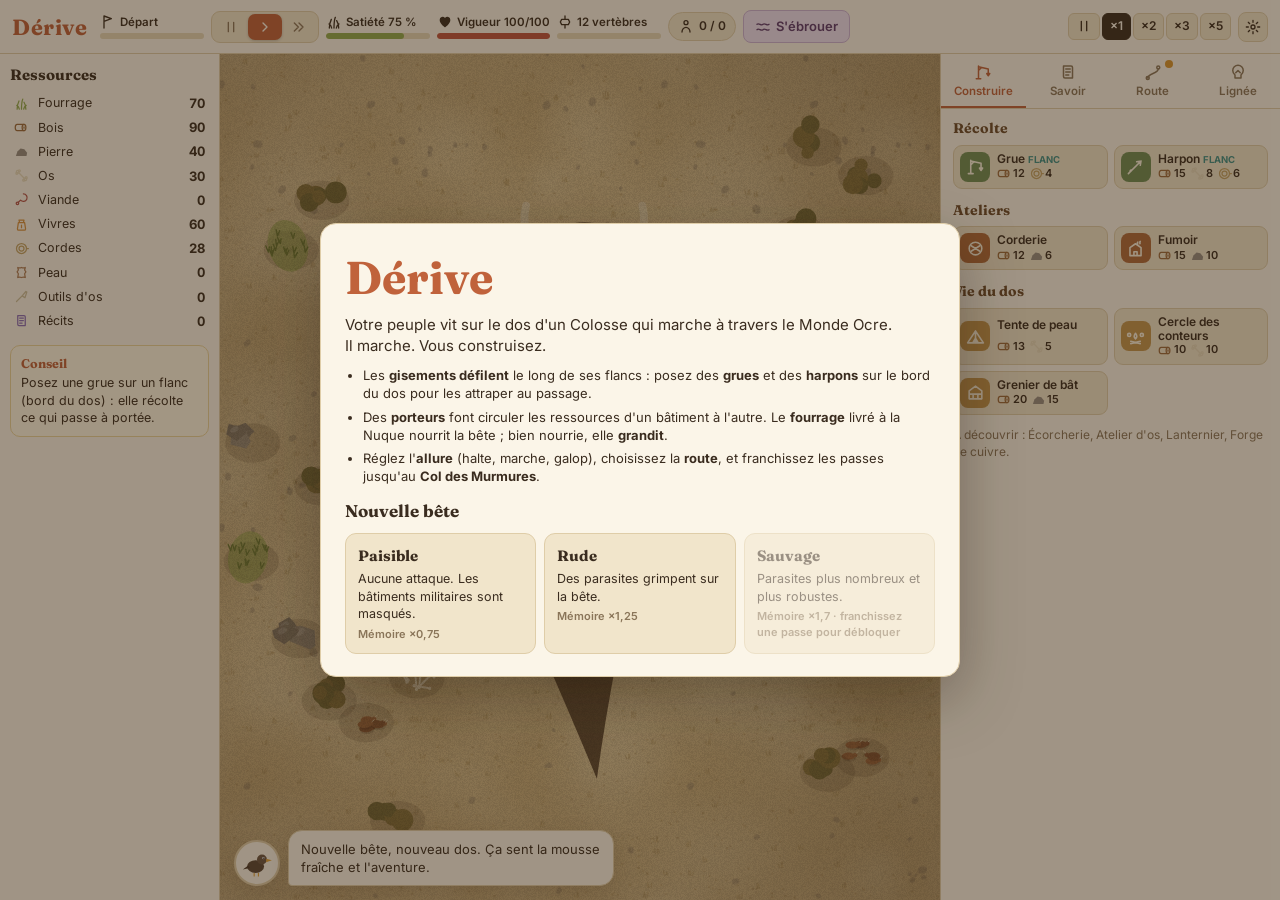
==== index.html @ 0a62b07e "Dérive V0 : jeu idle/roguelite sur le dos d'un Colosse Premier prototype jouable, dérivé des mécaniq" ====
<!doctype html>
<html lang="fr">
<head>
  <meta charset="utf-8">
  <meta name="viewport" content="width=device-width, initial-scale=1">
  <title>Dérive</title>
  <link rel="preconnect" href="https://fonts.googleapis.com">
  <link href="https://fonts.googleapis.com/css2?family=Fraunces:opsz,wght@9..144,500;9..144,700&family=Inter:wght@400;500;600;700&display=swap" rel="stylesheet">
  <link rel="stylesheet" href="css/style.css">
</head>
<body>
  <div id="app">
    <header id="topbar"></header>
    <aside id="left">
      <div id="resources"></div>
      <div id="hint"></div>
    </aside>
    <main id="center">
      <canvas id="map"></canvas>
      <div id="toasts"></div>
      <div id="tic"><div class="tic-bird" aria-hidden="true"></div><div class="tic-text"></div></div>
      <div id="botbar" class="hidden">Mode Bot actif <button class="btn sm" data-action="bot">Reprendre la main</button></div>
      <div id="cine"></div>
    </main>
    <aside id="right">
      <nav id="tabs"></nav>
      <div id="panel"></div>
      <div id="selection" class="hidden"></div>
    </aside>
  </div>
  <div id="modal-root"></div>
  <div id="tooltip"></div>

  <!-- Scripts classiques (sans module) : le jeu fonctionne aussi en ouvrant index.html directement. -->
  <script src="js/core/util.js"></script>
  <script src="js/data/resources.js"></script>
  <script src="js/data/buildings.js"></script>
  <script src="js/data/progression.js"></script>
  <script src="js/data/lore.js"></script>
  <script src="js/ui/icons.js"></script>
  <script src="js/core/mods.js"></script>
  <script src="js/core/state.js"></script>
  <script src="js/core/beast.js"></script>
  <script src="js/core/route.js"></script>
  <script src="js/core/world.js"></script>
  <script src="js/core/economy.js"></script>
  <script src="js/core/logistics.js"></script>
  <script src="js/core/defense.js"></script>
  <script src="js/core/logic.js"></script>
  <script src="js/core/bot.js"></script>
  <script src="js/ui/lore.js"></script>
  <script src="js/ui/render.js"></script>
  <script src="js/ui/ui.js"></script>
  <script src="js/main.js"></script>
</body>
</html>
---- css/style.css ----
/* Dérive : papier, sable, ocre et encre brune. */
:root {
  --paper: #f3e9d4;
  --panel: #fbf5e8;
  --panel2: #f1e5cb;
  --line: #dfcda8;
  --ink: #3a2c1f;
  --muted: #8a7559;
  --accent: #c0623b;
  --accent2: #3f8f86;
  --good: #5f8f45;
  --bad: #c0443a;
  --warn: #d9952f;
  --gold: #e3b14a;
  --shadow: 0 6px 20px rgba(70, 45, 20, 0.16);
  --r: 10px;
}
* { box-sizing: border-box; }
html, body { margin: 0; height: 100%; overflow: hidden; background: var(--paper); color: var(--ink); font: 13px/1.4 Inter, system-ui, sans-serif; }
button { font: inherit; color: inherit; cursor: pointer; }
h1, h2, h3, h4 { font-family: Fraunces, Georgia, serif; font-weight: 700; margin: 0; }
.hidden { display: none !important; }
.muted { color: var(--muted); }
.small { font-size: 12px; }
.ic { width: 16px; height: 16px; vertical-align: -3px; flex: none; }
.ri { display: inline-flex; }
.ri .ic { width: 15px; height: 15px; }

#app { display: grid; grid-template-columns: 220px 1fr 340px; grid-template-rows: auto 1fr; height: 100vh; }
#topbar { grid-column: 1 / 4; display: flex; align-items: center; gap: 10px; padding: 7px 12px; background: var(--panel); border-bottom: 1px solid var(--line); flex-wrap: wrap; min-height: 54px; }
#left { background: var(--panel); border-right: 1px solid var(--line); overflow-y: auto; padding: 10px; }
#center { position: relative; overflow: hidden; background: #d8c497; }
#right { background: var(--panel); border-left: 1px solid var(--line); display: flex; flex-direction: column; min-height: 0; }
#map { display: block; width: 100%; height: 100%; cursor: crosshair; }

/* Barre du haut */
.brand { display: flex; flex-direction: column; margin-right: 6px; }
.brand b { font-family: Fraunces, serif; font-size: 22px; line-height: 1; color: var(--accent); letter-spacing: 0.5px; }
.brand small { color: var(--muted); font-size: 11px; }
.tb-block { min-width: 104px; }
@media (max-width: 1500px) { .pace span { display: none; } #topbar { gap: 7px; } .brand small { display: none; } }
.tb-block .lbl { font-size: 11.5px; font-weight: 600; white-space: nowrap; display: flex; align-items: center; gap: 4px; }
.bar { height: 6px; background: #e6d7b6; border-radius: 4px; overflow: hidden; margin-top: 3px; }
.bar i { display: block; height: 100%; background: var(--accent2); border-radius: 4px; transition: width .3s; }
.bar.food i { background: #93ab4f; } .bar.vig i { background: #c0533f; } .bar.grow i { background: #c9a35a; }
.bar.step i { background: #8b6db5; } .bar.bad i { background: var(--bad); }
.paces { display: flex; background: var(--panel2); border-radius: 9px; padding: 2px; border: 1px solid var(--line); }
.pace { display: flex; align-items: center; gap: 4px; padding: 5px 9px; border: 0; background: none; border-radius: 7px; font-weight: 600; font-size: 12px; color: var(--muted); }
.pace.on { background: var(--accent); color: #fff8ec; box-shadow: 0 1px 3px rgba(0,0,0,.2); }
.chip { display: inline-flex; align-items: center; gap: 5px; padding: 5px 9px; border-radius: 20px; background: var(--panel2); border: 1px solid var(--line); font-weight: 600; font-size: 12px; white-space: nowrap; }
.chip.bad { background: #f6d9cf; border-color: #e3a291; color: #8e2e22; }
.chip.warn { background: #fbe8c4; border-color: #e5bf72; color: #7a5212; animation: pulse 1s infinite alternate; }
@keyframes pulse { to { box-shadow: 0 0 0 3px rgba(217,149,47,.25); } }
.speeds { display: flex; gap: 2px; margin-left: auto; }
.spd { border: 1px solid var(--line); background: var(--panel2); border-radius: 6px; padding: 4px 7px; font-weight: 600; font-size: 12px; }
.spd.on { background: var(--ink); color: var(--panel); border-color: var(--ink); }

/* Boutons */
.btn { display: inline-flex; align-items: center; justify-content: center; gap: 5px; border: 1px solid var(--line); background: var(--panel2); border-radius: 8px; padding: 6px 11px; font-weight: 600; }
.btn:hover:not(:disabled) { border-color: var(--accent); }
.btn:disabled { opacity: .45; cursor: default; }
.btn.primary { background: var(--accent); color: #fff8ec; border-color: #a5522f; }
.btn.danger { color: var(--bad); }
.btn.sm { padding: 3px 8px; font-size: 12px; }
.btn.wide { width: 100%; margin-top: 8px; }
.btn.icon { padding: 6px; }
.btn.shake { background: #efe0f2; border-color: #cdb2d6; color: #5d3a6c; }

/* Gauche */
#left h3 { font-size: 15px; margin-bottom: 6px; }
.res { display: grid; grid-template-columns: 18px 1fr auto; column-gap: 6px; align-items: center; padding: 3px 4px; border-radius: 6px; }
.res:hover { background: var(--panel2); }
.res .n { font-size: 12.5px; } .res b { font-variant-numeric: tabular-nums; }
.res small { grid-column: 2 / 4; text-align: right; font-size: 10.5px; color: var(--muted); margin-top: -3px; }
.res small.pos { color: var(--good); } .res small.neg { color: var(--bad); }
.advice { margin-top: 12px; padding: 9px 10px; background: #fff7e3; border: 1px solid #ecd59c; border-radius: var(--r); font-size: 12.5px; }
.advice b { display: block; font-family: Fraunces, serif; color: var(--accent); margin-bottom: 2px; }

/* Droite */
#tabs { display: grid; grid-template-columns: repeat(4, 1fr); border-bottom: 1px solid var(--line); }
.tab { position: relative; border: 0; background: none; padding: 9px 2px 7px; display: flex; flex-direction: column; align-items: center; gap: 2px; font-size: 11.5px; font-weight: 600; color: var(--muted); border-bottom: 2px solid transparent; }
.tab.on { color: var(--accent); border-bottom-color: var(--accent); }
.tab .ic { width: 18px; height: 18px; }
.tab .dot { position: absolute; top: 6px; right: 22px; width: 8px; height: 8px; border-radius: 50%; background: var(--warn); }
#panel { flex: 1; overflow-y: auto; padding: 10px 12px; min-height: 0; }
#panel h4 { font-size: 14px; margin: 12px 0 6px; color: #6b4a2b; }
#panel h4:first-child { margin-top: 0; }
.cards { display: grid; grid-template-columns: 1fr 1fr; gap: 6px; }
.card { display: grid; grid-template-columns: 30px 1fr; grid-template-rows: auto auto; column-gap: 7px; align-items: center; text-align: left; padding: 6px; border: 1px solid var(--line); background: var(--panel2); border-radius: 9px; }
.card:hover { border-color: var(--accent); }
.card.on { border-color: var(--accent); box-shadow: 0 0 0 2px rgba(192,98,59,.25); background: #fff4e2; }
.card.poor { opacity: .6; }
.card .ci { grid-row: 1 / 3; }
.card .cn { font-weight: 600; font-size: 12px; line-height: 1.15; }
.card .cn em { font-style: normal; font-size: 9.5px; color: var(--accent2); font-weight: 700; text-transform: uppercase; }
.card .cc { display: flex; flex-wrap: wrap; gap: 4px; }
.ci { display: inline-flex; align-items: center; justify-content: center; width: 30px; height: 30px; border-radius: 8px; color: #fbf3e1; }
.ci .ic { width: 19px; height: 19px; }
.cat-recolte { background: #6f8d55; } .cat-atelier { background: #b06a3b; } .cat-vie { background: #c3954d; } .cat-defense { background: #874538; } .cat-base { background: #6a4f86; }
.cost { display: inline-flex; align-items: center; gap: 1px; font-size: 11px; font-weight: 600; }
.cost.miss { color: var(--bad); }
.placing { padding: 7px 9px; background: #eaf2dc; border: 1px solid #bcd39b; border-radius: 8px; margin-bottom: 8px; display: flex; justify-content: space-between; align-items: center; gap: 6px; }
.recits { display: flex; align-items: center; gap: 6px; font-size: 14px; padding: 6px 9px; background: var(--panel2); border-radius: 8px; margin-bottom: 6px; }
.tech { display: flex; justify-content: space-between; align-items: center; gap: 8px; padding: 7px 9px; border: 1px solid var(--line); border-radius: 9px; margin-bottom: 5px; background: var(--panel2); }
.tech p { margin: 2px 0 0; font-size: 11.5px; color: var(--muted); }
.tech.done { opacity: .6; } .tech.locked { opacity: .5; }
.tech.ready { border-color: #c9a35a; background: #fff6df; }
.tech.key { border-left: 3px solid var(--gold); }
.tech .ok { color: var(--good); font-weight: 700; }
.routemap { display: flex; align-items: center; gap: 3px; overflow-x: auto; padding: 6px 0 8px; }
.rl { display: flex; flex-direction: column; gap: 5px; }
.rarrow { color: var(--line); font-size: 18px; }
.rn { display: flex; flex-direction: column; align-items: center; width: 52px; padding: 5px 2px; border: 1px solid var(--line); border-radius: 9px; background: var(--panel2); font-size: 9.5px; font-weight: 600; color: var(--muted); }
.rn .ic { width: 18px; height: 18px; }
.rn.past { opacity: .4; }
.rn.cur { background: var(--accent); color: #fff8ec; border-color: #a5522f; }
.rn.opt { border-color: var(--accent2); color: var(--ink); box-shadow: 0 0 0 2px rgba(63,143,134,.18); }
.rn.chosen { background: var(--accent2); color: #fff; }
.req { display: flex; flex-direction: column; gap: 4px; }
.rq { padding: 5px 8px; border-radius: 7px; background: var(--panel2); border: 1px solid var(--line); font-size: 12px; }
.rq.ok { border-color: #a9c88a; background: #eef5e2; }
.rq .bar { margin-top: 4px; }
.market { display: flex; flex-direction: column; gap: 4px; }
.offer { display: flex; align-items: center; gap: 4px; padding: 5px 8px; background: var(--panel2); border-radius: 7px; font-weight: 600; }
.offer .btn { margin-left: auto; } .offer.used { opacity: .5; }
.plist { margin: 4px 0; padding-left: 18px; font-size: 12px; }
.plist li { margin-bottom: 3px; }

#selection { border-top: 1px solid var(--line); padding: 10px 12px; background: #f7eedb; max-height: 46%; overflow-y: auto; }
.selh { display: flex; gap: 9px; align-items: flex-start; }
.selh > div { flex: 1; }
.selh .x { border: 0; background: none; font-size: 20px; line-height: 1; color: var(--muted); }
.tags { display: flex; flex-wrap: wrap; gap: 4px; margin: 6px 0; }
.tags span { font-size: 10.5px; padding: 2px 7px; border-radius: 10px; background: #f4dfc8; color: #7c4a26; font-weight: 600; }
.status { margin: 5px 0; font-size: 12px; font-weight: 600; padding: 4px 8px; border-radius: 6px; background: #fbe8c4; color: #7a5212; }
.status.st-faim, .status.st-munitions, .status.st-ruine { background: #f6d9cf; color: #8e2e22; }
.status.st-plein { background: #dce9f3; color: #2e5677; }
.stock { display: flex; flex-wrap: wrap; align-items: center; gap: 6px; margin: 4px 0; font-size: 12px; }
.stock small { color: var(--muted); width: 48px; }
.stock span { display: inline-flex; align-items: center; gap: 2px; font-weight: 600; }
.filter { display: flex; flex-wrap: wrap; align-items: center; gap: 3px; margin: 6px 0; }
.filter small { color: var(--muted); width: 48px; font-size: 12px; }
.filter .btn.on { background: var(--accent2); color: #fff; border-color: var(--accent2); }
.acts { display: flex; flex-wrap: wrap; gap: 6px; margin-top: 8px; }

/* Carte : superpositions */
#toasts { position: absolute; top: 10px; left: 50%; transform: translateX(-50%); display: flex; flex-direction: column; gap: 6px; align-items: center; pointer-events: none; z-index: 5; }
.toast { background: var(--panel); border: 1px solid var(--line); padding: 7px 13px; border-radius: 20px; box-shadow: var(--shadow); font-weight: 600; transition: opacity .5s, transform .5s; }
.toast.good { border-color: #a9c88a; } .toast.bad { border-color: #e3a291; color: #8e2e22; }
.toast.out { opacity: 0; transform: translateY(-8px); }
#tic { position: absolute; left: 14px; bottom: 14px; display: flex; align-items: flex-end; gap: 8px; max-width: 380px; opacity: 0; transform: translateY(10px); transition: opacity .4s, transform .4s; pointer-events: none; z-index: 4; }
#tic.show { opacity: 1; transform: none; }
.tic-bird { width: 46px; height: 46px; flex: none; border-radius: 50%; background: #fbf5e8 url("data:image/svg+xml,%3Csvg xmlns='http://www.w3.org/2000/svg' viewBox='0 0 48 48'%3E%3Cellipse cx='22' cy='29' rx='12' ry='9' fill='%235a4636'/%3E%3Ccircle cx='31' cy='19' r='7' fill='%236b5442'/%3E%3Cpath d='M37 18l8 2-8 3z' fill='%23e3a43a'/%3E%3Ccircle cx='33' cy='17' r='1.6' fill='%23fff'/%3E%3Ccircle cx='33.4' cy='17.2' r='.8' fill='%23111'/%3E%3Cpath d='M12 27l-8 6 10-2z' fill='%234a382a'/%3E%3Cpath d='M20 38v5M26 38v5' stroke='%23e3a43a' stroke-width='1.6'/%3E%3C/svg%3E") center/80% no-repeat; border: 2px solid var(--line); box-shadow: var(--shadow); }
.tic-text { background: var(--panel); border: 1px solid var(--line); border-radius: 14px 14px 14px 4px; padding: 9px 12px; box-shadow: var(--shadow); font-size: 13px; }
#botbar { position: absolute; top: 10px; right: 10px; background: #2f3a4a; color: #fff; padding: 6px 10px; border-radius: 8px; display: flex; gap: 8px; align-items: center; font-weight: 600; z-index: 5; }
#botbar .btn { color: var(--ink); }
#cine { position: absolute; inset: 0; display: flex; align-items: center; justify-content: center; pointer-events: none; opacity: 0; transition: opacity 1s; background: linear-gradient(transparent, rgba(40,25,10,.45), transparent); z-index: 6; }
#cine.show { opacity: 1; }
#cine div { text-align: center; color: #fff8ec; text-shadow: 0 2px 12px rgba(0,0,0,.5); }
#cine h1 { font-size: 54px; }
#cine small { text-transform: uppercase; letter-spacing: 3px; font-weight: 700; }
#cine p { font-size: 18px; margin: 4px 0 0; }

/* Fenêtres */
.modal-bg { position: fixed; inset: 0; background: rgba(50, 32, 15, .45); display: flex; align-items: center; justify-content: center; z-index: 20; padding: 16px; }
.modal { background: var(--panel); border-radius: 16px; padding: 22px 24px; width: 460px; max-width: 100%; max-height: 92vh; overflow-y: auto; box-shadow: 0 20px 60px rgba(40,25,10,.35); border: 1px solid var(--line); }
.modal.wide { width: 640px; }
.modal h1 { font-size: 46px; color: var(--accent); }
.modal h2 { font-size: 24px; margin-bottom: 6px; }
.modal h3 { font-size: 17px; margin: 14px 0 8px; }
.modal .lead { font-size: 15px; margin: 4px 0 10px; }
.modal .big { font-size: 20px; font-weight: 700; display: flex; align-items: center; gap: 6px; color: #6b4a2b; }
.modal .big .ic { width: 24px; height: 24px; }
.howto { padding-left: 18px; margin: 6px 0; } .howto li { margin-bottom: 5px; }
.choices { display: grid; grid-template-columns: repeat(auto-fit, minmax(170px, 1fr)); gap: 8px; margin-top: 10px; }
.choice { display: flex; flex-direction: column; gap: 4px; text-align: left; padding: 11px 12px; border: 1px solid var(--line); background: var(--panel2); border-radius: 11px; }
.choice:hover:not(:disabled) { border-color: var(--accent); background: #fff4e2; }
.choice b { font-family: Fraunces, serif; font-size: 15px; }
.choice span { font-size: 12.5px; }
.choice em { font-style: normal; font-size: 11px; color: var(--muted); font-weight: 600; }
.choice.risky { border-color: #e3a291; } .choice.risky em { color: var(--bad); }
.choice.locked { opacity: .5; cursor: default; }
.row { display: flex; gap: 8px; align-items: center; margin: 8px 0; }

#tooltip { position: fixed; z-index: 30; pointer-events: none; display: none; background: #3a2c1f; color: #f8eedb; padding: 6px 9px; border-radius: 7px; font-size: 12px; max-width: 280px; box-shadow: var(--shadow); }

@media (max-width: 1000px) {
  #app { grid-template-columns: 1fr; grid-template-rows: auto 45vh auto auto; height: auto; }
  html, body { overflow: auto; }
  #topbar { grid-column: 1; }
  #left { order: 3; border: 0; } #right { order: 4; border: 0; } #center { order: 2; }
}
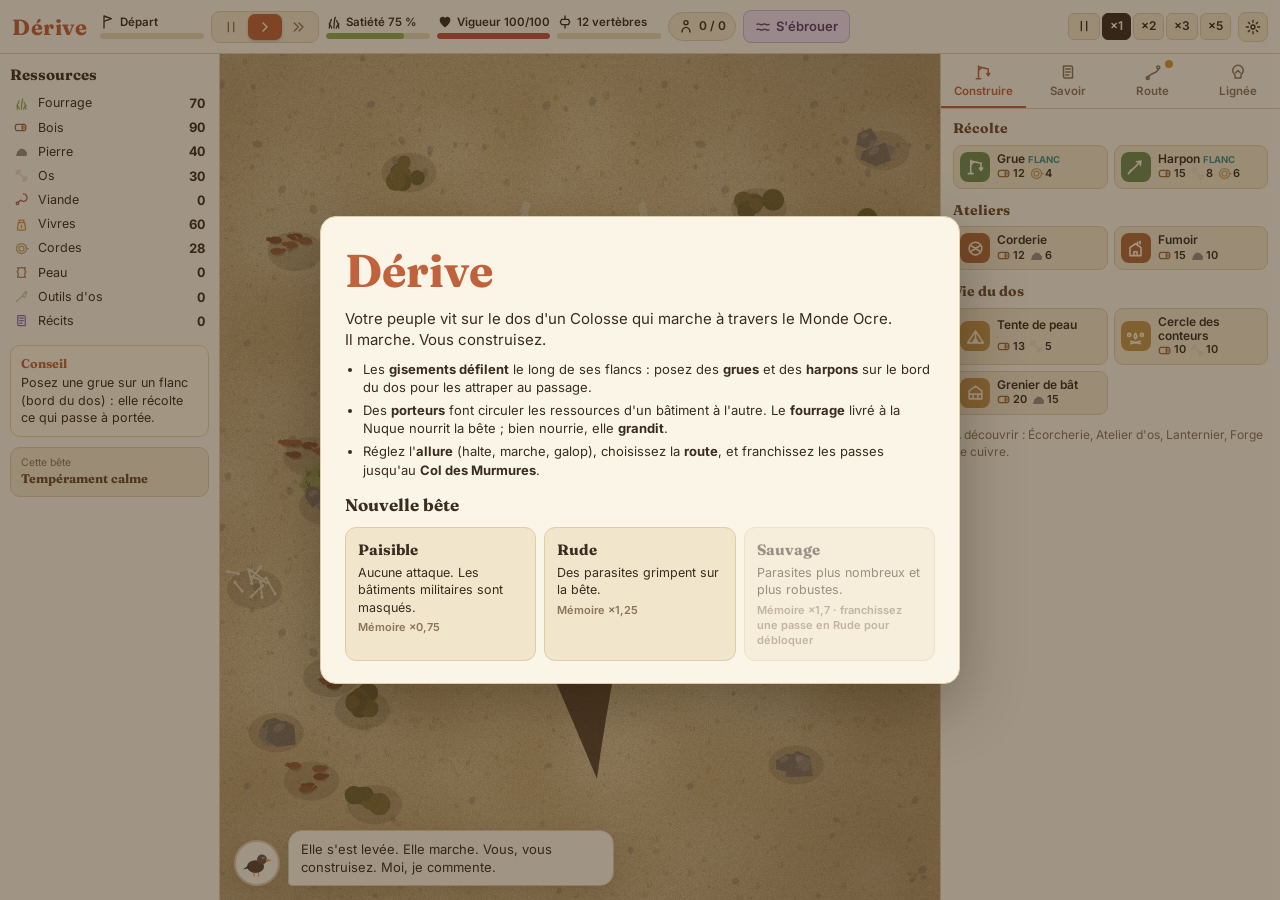
==== commit b6a84ccc: "Dérive V0.2 : améliorations et version 3D axonométrique low poly - Corrige les clics perdus, la sauv" ====
--- a/index.html
+++ b/index.html
@@ -37,6 +37,7 @@
   <script src="js/data/buildings.js"></script>
   <script src="js/data/progression.js"></script>
   <script src="js/data/lore.js"></script>
+  <script src="js/data/events.js"></script>
   <script src="js/ui/icons.js"></script>
   <script src="js/core/mods.js"></script>
   <script src="js/core/state.js"></script>
@@ -47,6 +48,7 @@
   <script src="js/core/logistics.js"></script>
   <script src="js/core/defense.js"></script>
   <script src="js/core/logic.js"></script>
+  <script src="js/core/chronicle.js"></script>
   <script src="js/core/bot.js"></script>
   <script src="js/ui/lore.js"></script>
   <script src="js/ui/render.js"></script>
--- a/css/style.css
+++ b/css/style.css
@@ -75,6 +75,14 @@
 .res small.pos { color: var(--good); } .res small.neg { color: var(--bad); }
 .advice { margin-top: 12px; padding: 9px 10px; background: #fff7e3; border: 1px solid #ecd59c; border-radius: var(--r); font-size: 12.5px; }
 .advice b { display: block; font-family: Fraunces, serif; color: var(--accent); margin-bottom: 2px; }
+
+.mutation, .timed { margin-top: 10px; padding: 8px 10px; border: 1px solid var(--line); border-radius: var(--r); background: var(--panel2); font-size: 12.5px; }
+.mutation small, .timed small { color: var(--muted); }
+.mutation small { display: block; }
+.mutation b { font-family: Fraunces, serif; color: #6b4a2b; }
+.timed ul { margin: 3px 0 0; padding: 0; list-style: none; }
+.timed li { display: flex; justify-content: space-between; gap: 6px; }
+.choice-cost { display: flex; gap: 5px; }
 
 /* Droite */
 #tabs { display: grid; grid-template-columns: repeat(4, 1fr); border-bottom: 1px solid var(--line); }
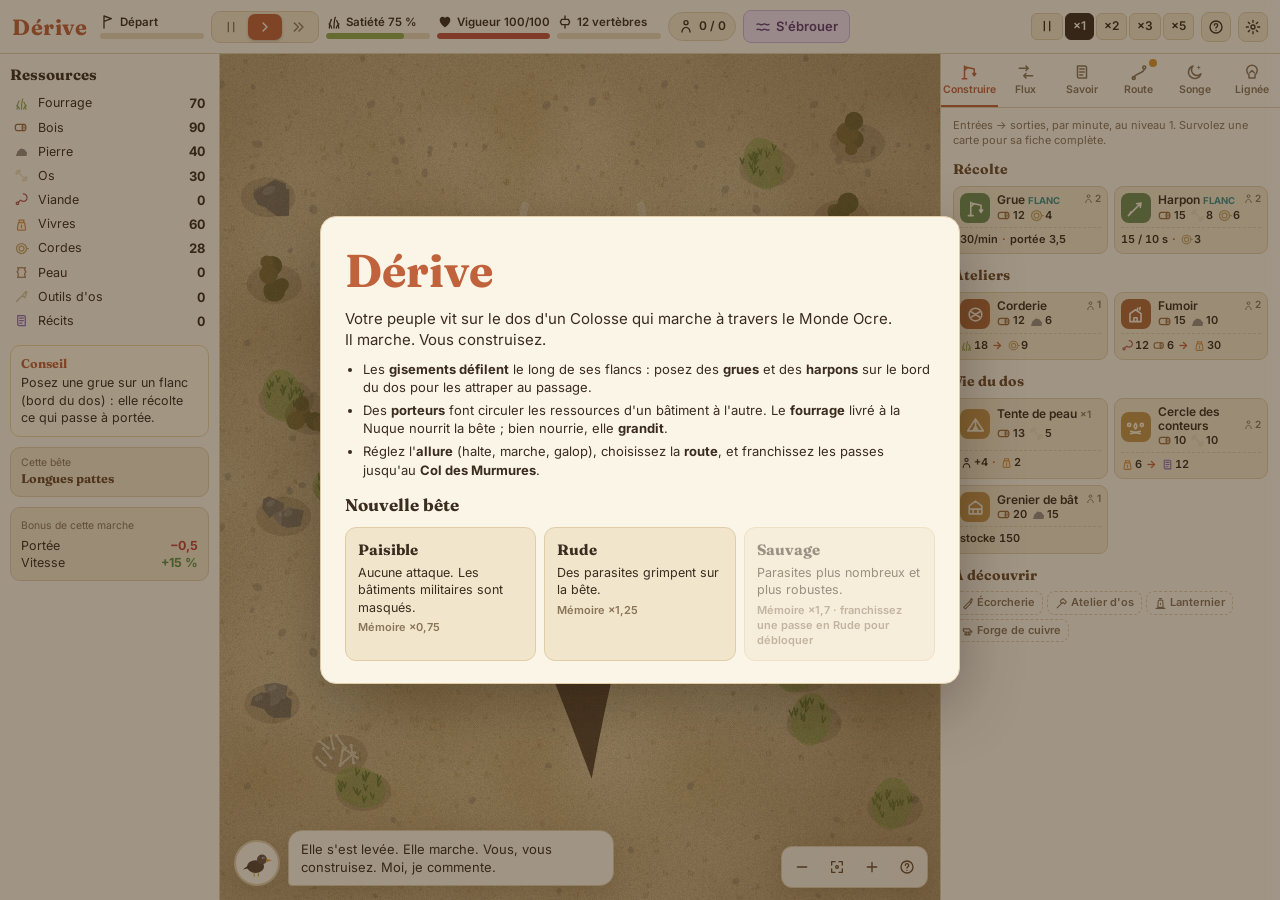
==== commit 5baaa471: "Dérive V0.3 : caméra libre, optimisation, fiches d'information et saga onirique - Ajoute la rotation" ====
--- a/index.html
+++ b/index.html
@@ -38,6 +38,7 @@
   <script src="js/data/progression.js"></script>
   <script src="js/data/lore.js"></script>
   <script src="js/data/events.js"></script>
+  <script src="js/data/saga.js"></script>
   <script src="js/ui/icons.js"></script>
   <script src="js/core/mods.js"></script>
   <script src="js/core/state.js"></script>
@@ -49,8 +50,10 @@
   <script src="js/core/defense.js"></script>
   <script src="js/core/logic.js"></script>
   <script src="js/core/chronicle.js"></script>
+  <script src="js/core/saga.js"></script>
   <script src="js/core/bot.js"></script>
   <script src="js/ui/lore.js"></script>
+  <script src="js/ui/info.js"></script>
   <script src="js/ui/render.js"></script>
   <script src="js/ui/ui.js"></script>
   <script src="js/main.js"></script>
--- a/css/style.css
+++ b/css/style.css
@@ -85,20 +85,24 @@
 .choice-cost { display: flex; gap: 5px; }
 
 /* Droite */
-#tabs { display: grid; grid-template-columns: repeat(4, 1fr); border-bottom: 1px solid var(--line); }
-.tab { position: relative; border: 0; background: none; padding: 9px 2px 7px; display: flex; flex-direction: column; align-items: center; gap: 2px; font-size: 11.5px; font-weight: 600; color: var(--muted); border-bottom: 2px solid transparent; }
+#tabs { display: grid; grid-template-columns: repeat(6, 1fr); border-bottom: 1px solid var(--line); }
+.tab { position: relative; border: 0; background: none; padding: 9px 1px 7px; display: flex; flex-direction: column; align-items: center; gap: 2px; font-size: 10.5px; font-weight: 600; color: var(--muted); border-bottom: 2px solid transparent; }
 .tab.on { color: var(--accent); border-bottom-color: var(--accent); }
 .tab .ic { width: 18px; height: 18px; }
-.tab .dot { position: absolute; top: 6px; right: 22px; width: 8px; height: 8px; border-radius: 50%; background: var(--warn); }
+.tab .dot { position: absolute; top: 5px; right: 10px; width: 8px; height: 8px; border-radius: 50%; background: var(--warn); }
 #panel { flex: 1; overflow-y: auto; padding: 10px 12px; min-height: 0; }
 #panel h4 { font-size: 14px; margin: 12px 0 6px; color: #6b4a2b; }
 #panel h4:first-child { margin-top: 0; }
 .cards { display: grid; grid-template-columns: 1fr 1fr; gap: 6px; }
-.card { display: grid; grid-template-columns: 30px 1fr; grid-template-rows: auto auto; column-gap: 7px; align-items: center; text-align: left; padding: 6px; border: 1px solid var(--line); background: var(--panel2); border-radius: 9px; }
+.card { display: grid; grid-template-columns: 30px 1fr; grid-template-rows: auto auto auto; column-gap: 7px; align-items: center; text-align: left; padding: 6px; border: 1px solid var(--line); background: var(--panel2); border-radius: 9px; }
 .card:hover { border-color: var(--accent); }
 .card.on { border-color: var(--accent); box-shadow: 0 0 0 2px rgba(192,98,59,.25); background: #fff4e2; }
 .card.poor { opacity: .6; }
 .card .ci { grid-row: 1 / 3; }
+.card .cn small { font-size: 10px; color: var(--muted); font-weight: 600; }
+.card .cn .jb { float: right; display: inline-flex; align-items: center; gap: 1px; }
+.card .cn .jb .ic { width: 11px; height: 11px; }
+.card .cf { grid-column: 1 / 3; margin-top: 4px; padding-top: 4px; border-top: 1px dashed var(--line); }
 .card .cn { font-weight: 600; font-size: 12px; line-height: 1.15; }
 .card .cn em { font-style: normal; font-size: 9.5px; color: var(--accent2); font-weight: 700; text-transform: uppercase; }
 .card .cc { display: flex; flex-wrap: wrap; gap: 4px; }
@@ -107,7 +111,10 @@
 .cat-recolte { background: #6f8d55; } .cat-atelier { background: #b06a3b; } .cat-vie { background: #c3954d; } .cat-defense { background: #874538; } .cat-base { background: #6a4f86; }
 .cost { display: inline-flex; align-items: center; gap: 1px; font-size: 11px; font-weight: 600; }
 .cost.miss { color: var(--bad); }
-.placing { padding: 7px 9px; background: #eaf2dc; border: 1px solid #bcd39b; border-radius: 8px; margin-bottom: 8px; display: flex; justify-content: space-between; align-items: center; gap: 6px; }
+.placing { padding: 7px 9px; background: #eaf2dc; border: 1px solid #bcd39b; border-radius: 8px; margin-bottom: 8px; display: flex; justify-content: space-between; align-items: flex-start; gap: 6px; }
+.placing small { display: block; color: #5d6f47; font-size: 10.5px; margin-top: 3px; }
+.placing .pl1 { display: flex; flex-wrap: wrap; align-items: center; gap: 6px; }
+.placing .cc { display: inline-flex; gap: 4px; }
 .recits { display: flex; align-items: center; gap: 6px; font-size: 14px; padding: 6px 9px; background: var(--panel2); border-radius: 8px; margin-bottom: 6px; }
 .tech { display: flex; justify-content: space-between; align-items: center; gap: 8px; padding: 7px 9px; border: 1px solid var(--line); border-radius: 9px; margin-bottom: 5px; background: var(--panel2); }
 .tech p { margin: 2px 0 0; font-size: 11.5px; color: var(--muted); }
@@ -191,6 +198,125 @@
 .row { display: flex; gap: 8px; align-items: center; margin: 8px 0; }
 
 #tooltip { position: fixed; z-index: 30; pointer-events: none; display: none; background: #3a2c1f; color: #f8eedb; padding: 6px 9px; border-radius: 7px; font-size: 12px; max-width: 280px; box-shadow: var(--shadow); }
+#tooltip.rich { background: var(--panel); color: var(--ink); border: 1px solid var(--line); padding: 9px 11px; width: 310px; max-width: 310px; max-height: calc(100vh - 16px); overflow: hidden; border-radius: 10px; box-shadow: 0 10px 34px rgba(50,30,10,.28); }
+#tooltip.rich small { color: var(--muted); }
+.tt-h { display: flex; gap: 8px; align-items: flex-start; }
+.tt-h b { font-family: Fraunces, serif; font-size: 15px; }
+.tt-h p { margin: 1px 0 0; font-size: 11.5px; color: var(--muted); }
+.tt-f { margin: 6px 0 0; font-family: Fraunces, serif; font-style: italic; font-size: 12px; color: #7a5a3a; }
+.tt-s { margin-top: 7px; padding-top: 5px; border-top: 1px solid var(--line); }
+.tt-s > small { display: block; font-weight: 700; font-size: 10.5px; text-transform: uppercase; letter-spacing: .4px; margin-bottom: 2px; }
+.tt-s > small i { font-style: normal; font-weight: 500; text-transform: none; letter-spacing: 0; }
+.tt-r { display: grid; grid-template-columns: 18px 1fr auto; column-gap: 5px; align-items: center; font-size: 12px; }
+.tt-r b { font-variant-numeric: tabular-nums; }
+.tt-r em { grid-column: 2 / 4; font-style: normal; font-size: 10.5px; color: var(--muted); margin-top: -2px; }
+.tt-r.miss b { color: var(--bad); }
+.tt-p { margin: 2px 0 0; font-size: 11.5px; }
+.tt-c { display: flex; flex-wrap: wrap; gap: 3px; margin-top: 3px; }
+.tt-c span { display: inline-flex; align-items: center; gap: 2px; padding: 1px 6px; background: var(--panel2); border-radius: 8px; font-size: 11px; font-weight: 600; }
+.tt-lock { margin-top: 6px; padding: 4px 7px; background: #f4e3d2; color: #7a4a26; border-radius: 6px; font-size: 11.5px; font-weight: 600; }
+.tt-st { margin: 3px 0; font-size: 11.5px; font-weight: 700; color: #8e5a12; }
+
+/* Débits */
+.legend { margin: 0 0 8px; font-size: 11px; color: var(--muted); }
+.cf { display: flex; flex-wrap: wrap; align-items: center; gap: 4px; font-size: 11px; font-weight: 600; font-variant-numeric: tabular-nums; }
+.cf span { display: inline-flex; align-items: center; gap: 1px; }
+.cf i { font-style: normal; color: var(--accent); font-weight: 700; }
+.cf .ic, .fl .ic, .nextlv .ic { width: 13px; height: 13px; }
+.lockedb { display: flex; flex-wrap: wrap; gap: 4px; }
+.lockedb span { display: inline-flex; align-items: center; gap: 3px; padding: 3px 7px; border: 1px dashed var(--line); border-radius: 8px; font-size: 11px; color: var(--muted); font-weight: 600; }
+.lockedb .ic { width: 13px; height: 13px; }
+.fl { display: flex; flex-wrap: wrap; align-items: center; gap: 7px; margin: 3px 0; font-size: 12px; font-weight: 600; }
+.fl small { color: var(--muted); width: 58px; font-weight: 500; }
+.fl span { display: inline-flex; align-items: center; gap: 2px; }
+.fl em { font-style: normal; font-weight: 500; font-size: 10.5px; color: var(--muted); margin-left: 3px; }
+.cad { display: grid; grid-template-columns: 58px 1fr auto; align-items: center; gap: 6px; margin: 5px 0; font-size: 12px; }
+.cad small { color: var(--muted); } .cad .bar { margin: 0; } .cad b { color: #a77a18; }
+.bar.gold i { background: linear-gradient(90deg, #d9a93a, #f2c14e); }
+.nextlv { margin-top: 7px; padding: 5px 8px; background: #fff7e3; border: 1px dashed #e0c98f; border-radius: 7px; }
+.nextlv small { color: #8a6a2a; font-weight: 700; font-size: 11px; }
+.nextlv div { display: flex; flex-wrap: wrap; gap: 6px; font-size: 11.5px; font-weight: 600; margin-top: 1px; }
+.nextlv span { display: inline-flex; align-items: center; gap: 2px; }
+.timed .pos { color: var(--good); } .timed .neg { color: var(--bad); }
+.timed li span { color: inherit; }
+
+/* Onglet Flux */
+.flux-top { display: grid; grid-template-columns: 1.4fr 1fr 1fr; gap: 6px; margin-bottom: 6px; }
+.flux-top > div { background: var(--panel2); border: 1px solid var(--line); border-radius: 9px; padding: 6px 8px; }
+.flux-top small { display: block; color: var(--muted); font-size: 10.5px; }
+.flux-top b { font-family: Fraunces, serif; font-size: 18px; }
+.ftable { display: flex; flex-direction: column; gap: 3px; }
+.fh, .fr-row { display: grid; grid-template-columns: 1fr 44px 54px 64px; align-items: center; gap: 4px; font-size: 11.5px; }
+.fh { color: var(--muted); font-size: 10.5px; }
+.fh span:nth-child(n+2), .fr-row > span:nth-child(n+2) { text-align: right; }
+.fr-row { padding: 4px 6px 5px; border-radius: 7px; background: var(--panel2); font-variant-numeric: tabular-nums; }
+.fr-row .n { display: inline-flex; align-items: center; gap: 4px; font-weight: 600; }
+.fr-row .st { font-weight: 700; font-size: 10.5px; }
+.fr-row.deficit .st { color: var(--bad); } .fr-row.juste .st { color: var(--good); } .fr-row.excedent .st { color: #3e7fa8; } .fr-row.libre .st { color: var(--muted); }
+.bal { grid-column: 1 / 5; position: relative; height: 4px; background: #e6d7b6; border-radius: 3px; margin-top: 2px; }
+.bal i { display: block; height: 100%; border-radius: 3px; background: #93ab4f; }
+.bal u { position: absolute; left: 66.6%; top: -2px; bottom: -2px; width: 2px; background: var(--ink); opacity: .55; text-decoration: none; }
+.fr-row.deficit .bal i { background: var(--bad); } .fr-row.excedent .bal i { background: #6ba2c4; }
+.hint { grid-column: 1 / 5; color: var(--bad); font-size: 10.5px; }
+.issues { display: flex; flex-direction: column; gap: 3px; }
+.issue { display: flex; gap: 7px; align-items: center; text-align: left; padding: 4px 6px; border: 1px solid var(--line); border-radius: 8px; background: var(--panel2); font-size: 12px; }
+.issue:hover { border-color: var(--accent); }
+.issue .ci { width: 24px; height: 24px; } .issue .ci .ic { width: 15px; height: 15px; } .issue small { color: var(--muted); }
+.ok-line { color: var(--good); font-weight: 600; font-size: 12px; }
+
+/* Onglet Songe */
+.eveil { background: linear-gradient(135deg, #2c2547, #4a3a6e); color: #efe6ff; padding: 9px 11px; border-radius: 10px; margin-bottom: 6px; }
+.eveil small { color: #c8bbea; } .eveil b { font-family: Fraunces, serif; font-size: 18px; display: block; }
+.eveil .bar { background: rgba(255,255,255,.18); } .eveil .pts { display: inline; font-size: 12px; color: #f2c14e; font-family: inherit; }
+.voix { padding: 7px 9px; border: 1px solid var(--line); border-radius: 9px; background: var(--panel2); margin-bottom: 5px; }
+.voix .vh { display: flex; align-items: center; gap: 5px; }
+.voix .vh b { font-family: Fraunces, serif; flex: 1; } .voix .vh em { font-style: normal; font-weight: 700; font-size: 15px; }
+.voix > small { color: var(--muted); font-size: 11px; }
+.dons { display: flex; flex-wrap: wrap; gap: 3px; margin-top: 4px; }
+.don { font-size: 10.5px; padding: 1px 6px; border-radius: 8px; border: 1px solid var(--line); color: var(--muted); font-weight: 600; }
+.don.on { background: #efe6ff; border-color: #bda6e6; color: #5a3f8c; }
+.comp { padding: 7px 9px; border: 1px solid var(--line); border-radius: 9px; margin-bottom: 5px; background: var(--panel2); font-size: 12px; }
+.comp.on { border-color: #bda6e6; background: #f6f0ff; }
+.comp p { margin: 2px 0 0; font-size: 11.5px; } .comp small { color: var(--muted); }
+.cact { display: flex; flex-wrap: wrap; gap: 4px; margin-top: 5px; }
+.jbook { margin-bottom: 6px; } .jbook small { display: block; color: var(--muted); font-size: 10.5px; }
+.jline { display: block; width: 100%; text-align: left; border: 0; background: none; padding: 2px 4px; font-family: Fraunces, serif; font-style: italic; font-size: 13px; color: #5a3f8c; border-radius: 5px; }
+.jline:hover { background: #efe6ff; }
+
+/* Songes */
+.modal.dream { background: radial-gradient(120% 90% at 50% 0%, #3c3163, #1d1832 75%); color: #e9e2f6; border-color: #4f4380; }
+.modal.dream h2 { font-size: 30px; color: #f4ecff; font-weight: 500; font-style: italic; }
+.modal.dream p { font-family: Fraunces, Georgia, serif; font-size: 15.5px; line-height: 1.55; color: #ddd4f0; }
+.modal.dream .dbook { color: #a89ccd; text-transform: uppercase; letter-spacing: 2px; font-size: 11px; font-weight: 600; }
+.modal.dream .choice { background: rgba(255,255,255,.06); border-color: rgba(255,255,255,.16); color: #efe8fb; }
+.modal.dream .choice:hover:not(:disabled) { background: rgba(255,255,255,.13); border-color: #b9a6e8; }
+.modal.dream .choice span { color: #bfb4dc; }
+.modal.dream .choice em { filter: brightness(1.35); }
+.modal.dream .dgain { font-size: 13px; font-style: italic; margin: 4px 0; }
+.modal.dream .dchosen { font-style: italic; color: #b9a6e8; font-size: 13px; }
+.modal.dream .btn.primary { background: #6a55a8; border-color: #8a75c8; }
+
+/* Guide */
+.modal.xl { width: 860px; }
+.gtabs { display: flex; gap: 4px; margin: 6px 0 10px; }
+.gtabs .btn.on { background: var(--accent); color: #fff8ec; border-color: #a5522f; }
+.gt { width: 100%; border-collapse: collapse; font-size: 12px; }
+.gt th { text-align: left; color: var(--muted); font-size: 11px; padding: 3px 6px; }
+.gt td { padding: 4px 6px; border-top: 1px solid var(--line); vertical-align: top; }
+.gt tr.locked { opacity: .6; }
+.gt .n { display: inline-flex; align-items: center; gap: 4px; }
+.grules { display: grid; grid-template-columns: 1fr 1fr; gap: 8px; }
+.grules div { background: var(--panel2); border: 1px solid var(--line); padding: 7px 10px; border-radius: 9px; }
+.grules b { font-family: Fraunces, serif; } .grules p { margin: 2px 0 0; font-size: 12px; }
+
+/* Commandes de la vue */
+#viewctl { position: absolute; right: 12px; bottom: 12px; display: grid; gap: 3px; padding: 4px; background: rgba(251,245,232,.92); border: 1px solid var(--line); border-radius: 11px; box-shadow: var(--shadow); z-index: 4; }
+#viewctl.v3 { grid-template-columns: repeat(3, 32px); }
+#viewctl.v2 { grid-template-columns: repeat(4, 32px); }
+#viewctl button { width: 32px; height: 32px; display: flex; align-items: center; justify-content: center; border: 0; background: none; border-radius: 7px; color: #6b4a2b; }
+#viewctl button:hover { background: var(--panel2); color: var(--accent); }
+#view-needle { display: inline-flex; color: var(--accent); }
+
 
 @media (max-width: 1000px) {
   #app { grid-template-columns: 1fr; grid-template-rows: auto 45vh auto auto; height: auto; }
